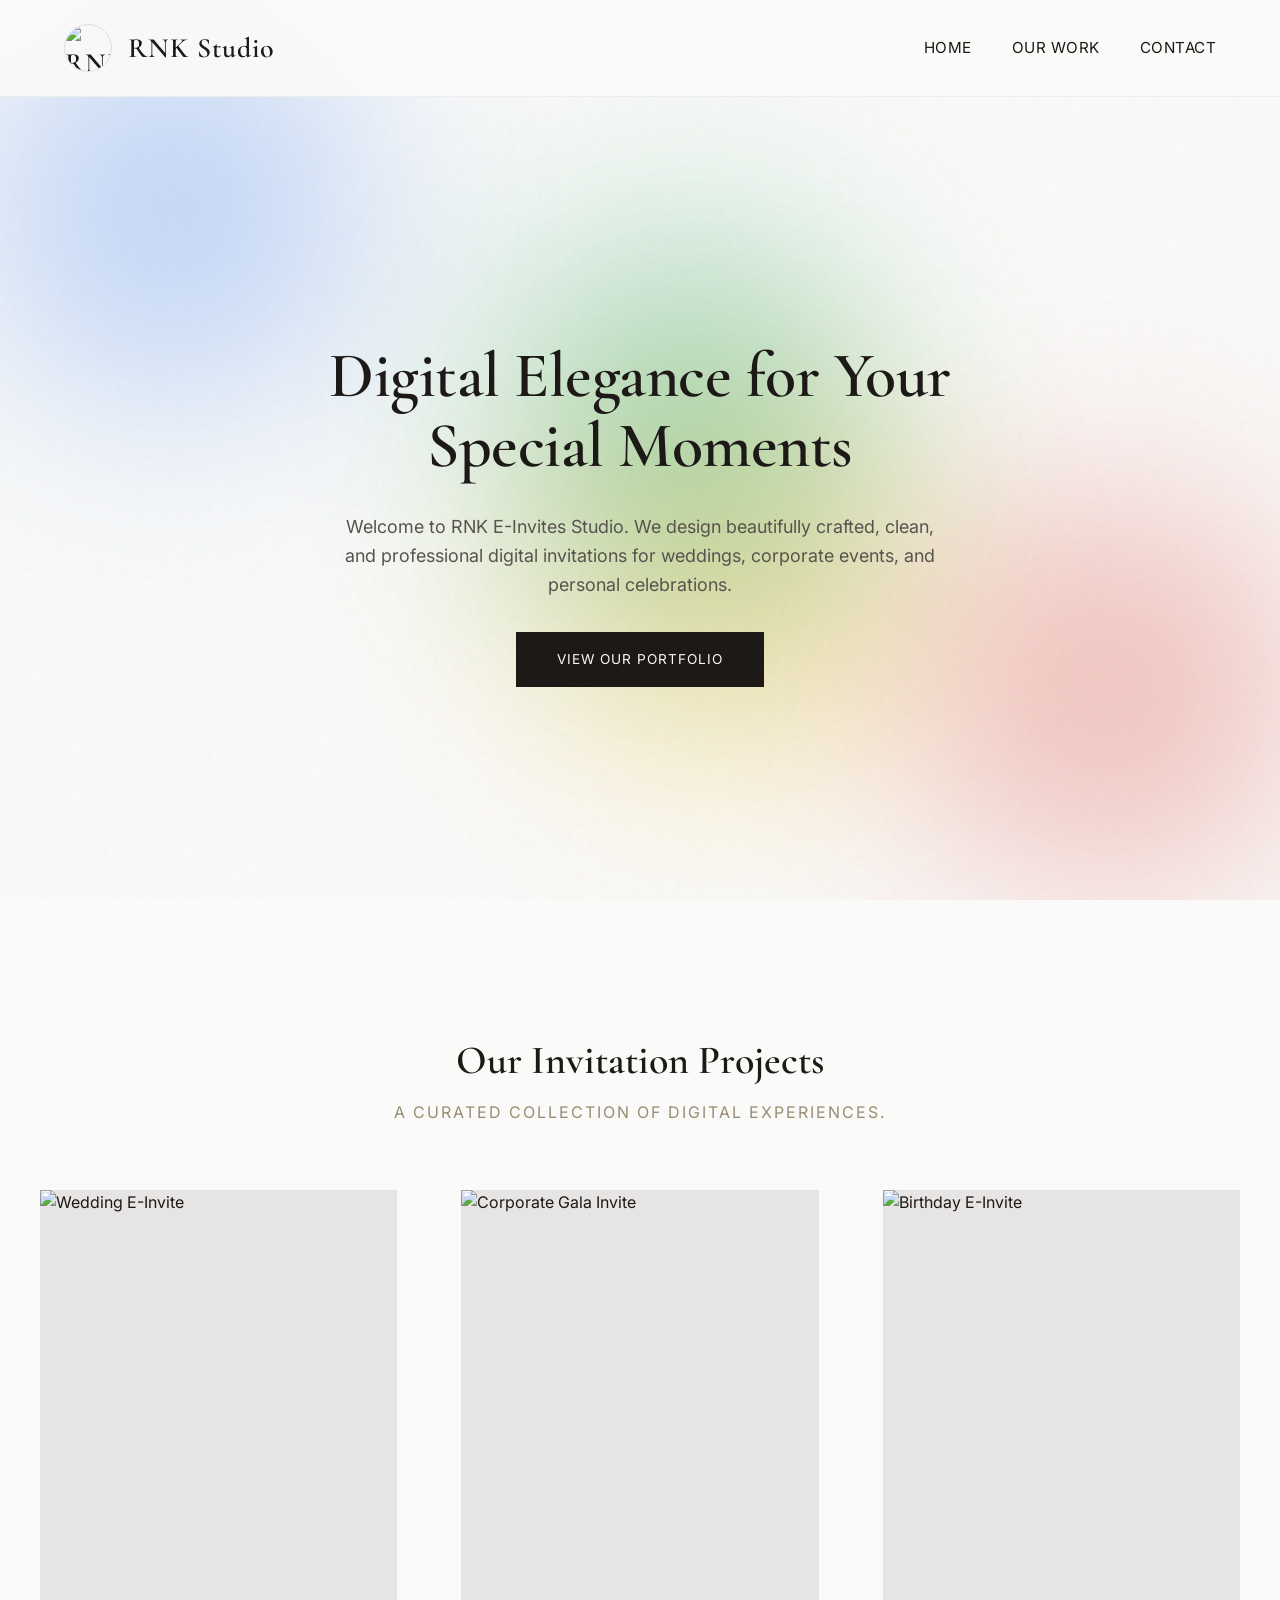
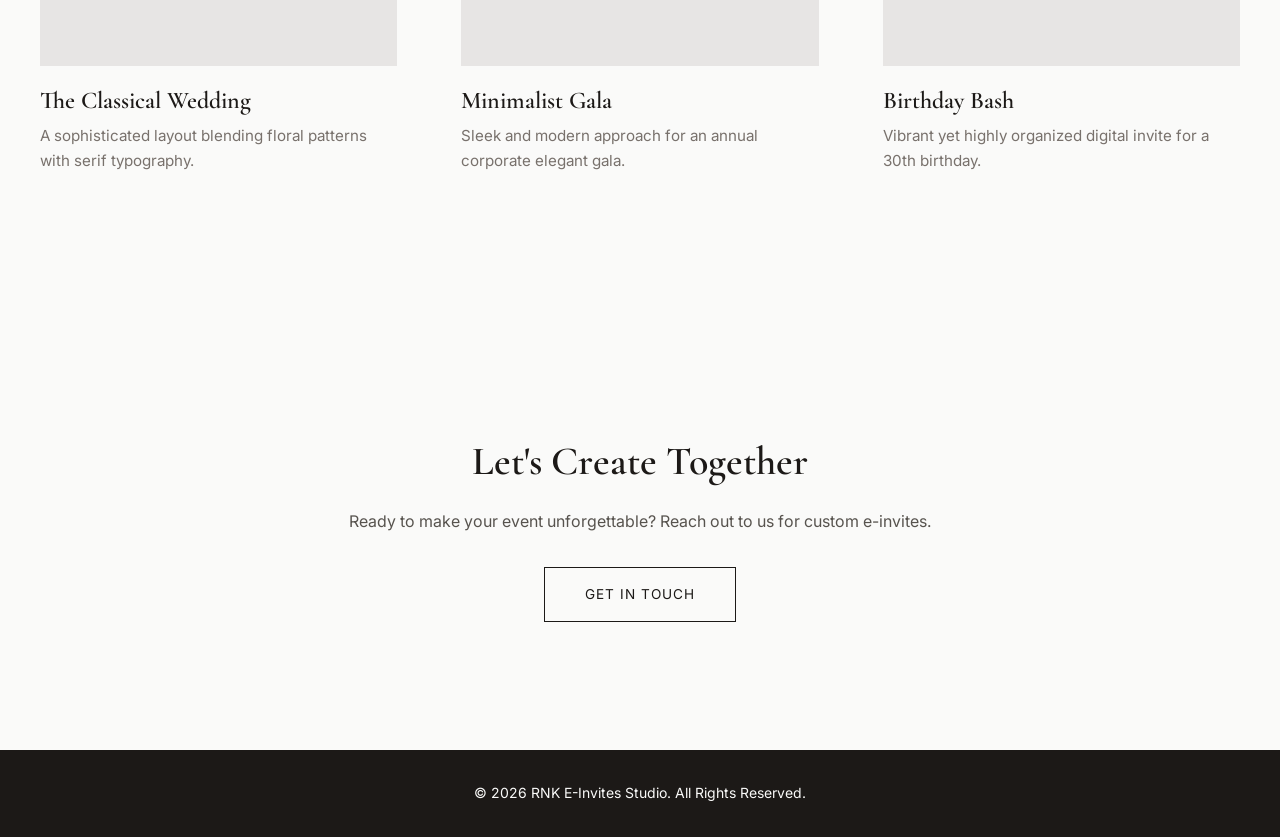
==== index.html @ 25591722 "First commit of RNK Studio Portfolio" ====
<!DOCTYPE html>
<html lang="en">
<head>
    <meta charset="UTF-8">
    <meta name="viewport" content="width=device-width, initial-scale=1.0">
    <title>RNK E-Invites Studio | Premium Digital Invitations</title>
    <meta name="description" content="Portfolio of premium digital and e-invitations by RNK E-Invites Studio.">
    <!-- Google Fonts -->
    <link rel="preconnect" href="https://fonts.googleapis.com">
    <link rel="preconnect" href="https://fonts.gstatic.com" crossorigin>
    <link href="https://fonts.googleapis.com/css2?family=Cormorant+Garamond:wght@400;600&family=Inter:wght@300;400;500&display=swap" rel="stylesheet">
    <link rel="stylesheet" href="css/styles.css">
</head>
<body>

    <!-- Antigravity-style Background Animation -->
    <div class="bg-animation">
        <div class="blob blob-1"></div>
        <div class="blob blob-2"></div>
        <div class="blob blob-3"></div>
        <div class="blob blob-4"></div>
        <div class="blob blob-cursor"></div>
        <div class="noise"></div>
    </div>

    <!-- Custom Cursor Ring & Dot -->
    <div class="cursor-dot"></div>
    <div class="cursor-ring"></div>

    <!-- Navigation -->
    <nav class="navbar">
        <div class="nav-container">
            <a href="#" class="logo-wrapper">
                <img src="Photos/logo.png" alt="RNK Logo" class="brand-logo">
                <span class="logo-text">RNK Studio</span>
            </a>
            <ul class="nav-links">
                <li><a href="#home">Home</a></li>
                <li><a href="#portfolio">Our Work</a></li>
                <li><a href="#contact">Contact</a></li>
            </ul>
        </div>
    </nav>

    <!-- Hero Section -->
    <header id="home" class="hero">
        <div class="hero-content fade-in">
            <h1>Digital Elegance for Your Special Moments</h1>
            <p>Welcome to RNK E-Invites Studio. We design beautifully crafted, clean, and professional digital invitations for weddings, corporate events, and personal celebrations.</p>
            <a href="#portfolio" class="cta-button">View Our Portfolio</a>
        </div>
    </header>

    <!-- Portfolio Section -->
    <section id="portfolio" class="portfolio">
        <div class="portfolio-container">
            <div class="section-title fade-in">
                <h2>Our Invitation Projects</h2>
                <p>A curated collection of digital experiences.</p>
            </div>
            
            <div class="project-grid">
                <!-- Project Card 1 -->
                <div class="project-card slide-up">
                    <div class="project-image">
                        <!-- We will let you easily swap this image url later -->
                        <img src="https://images.unsplash.com/photo-1515934751635-c81c6bc9a2d8?ixlib=rb-4.0.3&auto=format&fit=crop&w=800&q=80" alt="Wedding E-Invite">
                        <div class="overlay">
                            <span class="view-project">View Details</span>
                        </div>
                    </div>
                    <div class="project-info">
                        <h3>The Classical Wedding</h3>
                        <p>A sophisticated layout blending floral patterns with serif typography.</p>
                    </div>
                </div>

                <!-- Project Card 2 -->
                <div class="project-card slide-up" style="transition-delay: 0.1s;">
                    <div class="project-image">
                        <img src="https://images.unsplash.com/photo-1606800052052-a08af7148866?ixlib=rb-4.0.3&auto=format&fit=crop&w=800&q=80" alt="Corporate Gala Invite">
                        <div class="overlay">
                            <span class="view-project">View Details</span>
                        </div>
                    </div>
                    <div class="project-info">
                        <h3>Minimalist Gala</h3>
                        <p>Sleek and modern approach for an annual corporate elegant gala.</p>
                    </div>
                </div>

                <!-- Project Card 3 -->
                <div class="project-card slide-up" style="transition-delay: 0.2s;">
                    <div class="project-image">
                        <img src="https://images.unsplash.com/photo-1522055618585-6bbd6a2f778a?ixlib=rb-4.0.3&auto=format&fit=crop&w=800&q=80" alt="Birthday E-Invite">
                        <div class="overlay">
                            <span class="view-project">View Details</span>
                        </div>
                    </div>
                    <div class="project-info">
                        <h3>Birthday Bash</h3>
                        <p>Vibrant yet highly organized digital invite for a 30th birthday.</p>
                    </div>
                </div>
            </div>
        </div>
    </section>

    <!-- Contact Section -->
    <section id="contact" class="contact">
        <div class="contact-container fade-in">
            <h2>Let's Create Together</h2>
            <p>Ready to make your event unforgettable? Reach out to us for custom e-invites.</p>
            <a href="mailto:hello@rnkstudio.com" class="cta-button secondary">Get in Touch</a>
        </div>
    </section>

    <!-- Footer -->
    <footer>
        <p>&copy; <span id="year"></span> RNK E-Invites Studio. All Rights Reserved.</p>
    </footer>

    <script src="js/main.js"></script>
</body>
</html>
---- css/styles.css ----
/* CSS Variables for Clean & Professional Theme */
:root {
    --color-bg: #FAFAF9; /* Soft Off-White */
    --color-text: #1C1917; /* Deep Charcoal/Almost Black */
    --color-accent: #9A8C73; /* Subtle Elegant Gold/Taupe */
    --color-accent-hover: #7D705B;
    --color-card-bg: #FFFFFF;
    
    --font-heading: 'Cormorant Garamond', serif;
    --font-body: 'Inter', sans-serif;
    
    --spacing-sm: 1rem;
    --spacing-md: 2rem;
    --spacing-lg: 4rem;
    --spacing-xl: 8rem;
    
    --transition-fast: 0.2s ease;
    --transition-smooth: 0.6s cubic-bezier(0.25, 1, 0.5, 1);
}

/* Reset and Base Styles */
* {
    margin: 0;
    padding: 0;
    box-sizing: border-box;
    scroll-behavior: smooth;
}

body {
    font-family: var(--font-body);
    background-color: var(--color-bg);
    color: var(--color-text);
    line-height: 1.6;
    overflow-x: hidden;
    position: relative;
}

/* Antigravity Background Animation Styles */
.bg-animation {
    position: fixed;
    top: 0;
    left: 0;
    width: 100vw;
    height: 100vh;
    z-index: -1;
    overflow: hidden;
    background: var(--color-bg);
}

.blob {
    position: absolute;
    width: 600px;
    height: 600px;
    background: radial-gradient(circle, var(--color-accent), transparent 70%);
    filter: blur(80px);
    opacity: 0.4;
    border-radius: 50%;
    z-index: -1;
}

.blob-1 {
    top: -10%;
    left: -10%;
    background: radial-gradient(circle, #4285F4, transparent 70%); /* Google Blue */
    animation: move-1 25s infinite alternate ease-in-out;
}

.blob-2 {
    bottom: -10%;
    right: -10%;
    background: radial-gradient(circle, #DB4437, transparent 70%); /* Google Red */
    animation: move-2 30s infinite alternate ease-in-out;
}

.blob-3 {
    top: 30%;
    right: 20%;
    background: radial-gradient(circle, #F4B400, transparent 70%); /* Google Yellow */
    animation: move-3 20s infinite alternate ease-in-out;
}

.blob-4 {
    bottom: 20%;
    left: 30%;
    background: radial-gradient(circle, #0F9D58, transparent 70%); /* Google Green */
    animation: move-4 35s infinite alternate ease-in-out;
}

.blob-cursor {
    position: absolute;
    left: 0;
    top: 0;
    width: 600px;
    height: 600px;
    background: radial-gradient(circle, rgba(66, 133, 244, 0.5), transparent 70%); /* Brighter Blue */
    filter: blur(80px); /* Slightly sharper blur for more presence */
    z-index: 0;
    pointer-events: none;
    will-change: transform;
    opacity: 0;
    transition: opacity 1s ease;
}

/* HIGH VISIBILITY CUSTOM CURSOR DOTS */
.cursor-dot, .cursor-ring {
    position: fixed;
    top: 0;
    left: 0;
    pointer-events: none;
    z-index: 9999;
    border-radius: 50%;
    will-change: transform;
}

.cursor-dot {
    width: 8px;
    height: 8px;
    background-color: var(--color-text);
    mix-blend-mode: difference; /* FLIPS COLOR - ALWAYS VISIBLE */
    opacity: 0;
}

.cursor-ring {
    width: 40px;
    height: 40px;
    border: 1px solid var(--color-accent);
    opacity: 0;
}

.cursor-active .cursor-dot,
.cursor-active .cursor-ring {
    opacity: 1;
}

.blob-cursor.active {
    opacity: 1;
}

/* Grainy Noise Overlay */
.noise {
    position: absolute;
    top: 0;
    left: 0;
    width: 100%;
    height: 100%;
    z-index: 1;
    opacity: 0.04;
    pointer-events: none;
    background-image: url("data:image/svg+xml,%3Csvg viewBox='0 0 200 200' xmlns='http://www.w3.org/2000/svg'%3E%3Cfilter id='noiseFilter'%3E%3CfeTurbulence type='fractalNoise' baseFrequency='0.65' numOctaves='3' stitchTiles='stitch'/%3E%3C/filter%3E%3Crect width='100%25' height='100%25' filter='url(%23noiseFilter)'/%3E%3C/svg%3E");
}

@keyframes move-1 {
    from { transform: translate(0, 0) scale(1); }
    to { transform: translate(30vw, 20vh) scale(1.2); }
}

@keyframes move-2 {
    from { transform: translate(0, 0) scale(1.2); }
    to { transform: translate(-40vw, -30vh) scale(1); }
}

@keyframes move-3 {
    from { transform: translate(0, 0) rotate(0deg); }
    to { transform: translate(-20vw, 40vh) rotate(360deg); }
}

@keyframes move-4 {
    from { transform: translate(0, 0) scale(1); }
    to { transform: translate(20vw, -20vh) scale(1.5); }
}

h1, h2, h3, h4, .logo {
    font-family: var(--font-heading);
    font-weight: 600;
}

a {
    text-decoration: none;
    color: inherit;
}

ul {
    list-style: none;
}

/* Navigation */
.navbar {
    position: fixed;
    top: 0;
    width: 100%;
    padding: 1.5rem var(--spacing-lg);
    background: rgba(250, 250, 249, 0.9);
    backdrop-filter: blur(10px);
    z-index: 1000;
    border-bottom: 1px solid rgba(0, 0, 0, 0.05);
    transition: padding var(--transition-fast), background var(--transition-fast);
}

.navbar.scrolled {
    padding: 1rem var(--spacing-lg);
    background: rgba(250, 250, 249, 0.98);
}

.nav-container {
    max-width: 1200px;
    margin: 0 auto;
    display: flex;
    justify-content: space-between;
    align-items: center;
}

.logo-wrapper {
    display: flex;
    align-items: center;
    gap: 1rem;
    font-size: 1.75rem;
    letter-spacing: 1px;
    font-family: var(--font-heading);
    font-weight: 600;
}

.brand-logo {
    height: 48px;
    width: 48px;
    border-radius: 50%;
    object-fit: cover;
    border: 1px solid rgba(0, 0, 0, 0.1);
}

.nav-links {
    display: flex;
    gap: 2.5rem;
}

.nav-links a {
    font-size: 0.95rem;
    text-transform: uppercase;
    letter-spacing: 0.5px;
    position: relative;
    padding-bottom: 4px;
}

.nav-links a::after {
    content: '';
    position: absolute;
    bottom: 0;
    left: 0;
    width: 0%;
    height: 1px;
    background-color: var(--color-text);
    transition: width var(--transition-fast);
}

.nav-links a:hover::after {
    width: 100%;
}

/* Base Button Style */
.cta-button {
    display: inline-block;
    padding: 1rem 2.5rem;
    background-color: var(--color-text);
    color: var(--color-bg);
    border: 1px solid var(--color-text);
    text-transform: uppercase;
    letter-spacing: 1px;
    font-size: 0.85rem;
    transition: all var(--transition-fast);
    cursor: pointer;
}

.cta-button:hover {
    background-color: transparent;
    color: var(--color-text);
}

.cta-button.secondary {
    background-color: transparent;
    color: var(--color-text);
}

.cta-button.secondary:hover {
    background-color: var(--color-text);
    color: var(--color-bg);
}

/* Hero Section */
.hero {
    min-height: 100vh;
    display: flex;
    align-items: center;
    justify-content: center;
    text-align: center;
    padding: 0 var(--spacing-md);
    padding-top: var(--spacing-xl);
    background: transparent; /* allow bg animation to show */
}

.hero-content {
    max-width: 800px;
}

.hero h1 {
    font-size: clamp(3rem, 5vw, 5rem);
    line-height: 1.1;
    margin-bottom: var(--spacing-md);
    letter-spacing: -0.5px;
}

.hero p {
    font-size: 1.125rem;
    color: #57534E; /* Slightly lighter gray for subtlety */
    max-width: 600px;
    margin: 0 auto var(--spacing-md);
}

/* Portfolio Section */
.portfolio {
    padding: var(--spacing-xl) var(--spacing-md);
    /* removed solid background to show animation */
}

.portfolio-container {
    max-width: 1200px;
    margin: 0 auto;
}

.section-title {
    text-align: center;
    margin-bottom: var(--spacing-lg);
}

.section-title h2 {
    font-size: 2.5rem;
    margin-bottom: 0.5rem;
}

.section-title p {
    color: var(--color-accent);
    font-size: 1rem;
    text-transform: uppercase;
    letter-spacing: 2px;
}

/* Project Grid */
.project-grid {
    display: grid;
    grid-template-columns: repeat(auto-fill, minmax(320px, 1fr));
    gap: var(--spacing-lg);
}

.project-card {
    display: flex;
    flex-direction: column;
    position: relative;
}

.project-image {
    position: relative;
    width: 100%;
    aspect-ratio: 3/4; /* Standard aspect ratio for cards/invites */
    overflow: hidden;
    margin-bottom: var(--spacing-sm);
    background-color: #E7E5E4; /* Placeholder gray */
}

.project-image img {
    width: 100%;
    height: 100%;
    object-fit: cover;
    transition: transform 0.8s ease;
}

.project-card:hover .project-image img {
    transform: scale(1.05); /* Subtle zoom */
}

/* Overlay that appears on hover */
.project-image .overlay {
    position: absolute;
    inset: 0;
    background: rgba(28, 25, 23, 0.4); /* Dark translucent */
    opacity: 0;
    display: flex;
    align-items: center;
    justify-content: center;
    transition: opacity var(--transition-fast);
}

.project-card:hover .project-image .overlay {
    opacity: 1;
}

.view-project {
    color: #fff;
    border: 1px solid #fff;
    padding: 0.75rem 2rem;
    text-transform: uppercase;
    letter-spacing: 1px;
    font-size: 0.85rem;
    transform: translateY(10px);
    transition: transform var(--transition-smooth);
}

.project-card:hover .view-project {
    transform: translateY(0);
}

.project-info h3 {
    font-size: 1.5rem;
    margin-bottom: 0.25rem;
}

.project-info p {
    color: #78716C;
    font-size: 0.95rem;
}

/* Contact Section */
.contact {
    padding: var(--spacing-xl) var(--spacing-md);
    text-align: center;
    /* removed solid background to show animation */
}

.contact-container h2 {
    font-size: 2.5rem;
    margin-bottom: var(--spacing-sm);
}

.contact-container p {
    color: #57534E;
    margin-bottom: var(--spacing-md);
}

/* Footer */
footer {
    text-align: center;
    padding: var(--spacing-md);
    background-color: var(--color-text);
    color: var(--color-bg);
    font-size: 0.875rem;
}

/* --- ANIMATIONS & UTILITIES --- */
.fade-in, .slide-up {
    opacity: 0;
    transition: opacity 1s ease-out, transform 1s ease-out;
}

.slide-up {
    transform: translateY(40px);
}

.fade-in.appear, .slide-up.appear {
    opacity: 1;
    transform: translateY(0);
}

/* Responsive adjustments */
@media (max-width: 768px) {
    .nav-links {
        display: none; /* simple hidden nav on mobile for this iteration */
    }
    
    .navbar {
        justify-content: center;
    }
    
    .hero h1 {
        font-size: 2.5rem;
    }
    
    .project-grid {
        grid-template-columns: 1fr;
    }
}
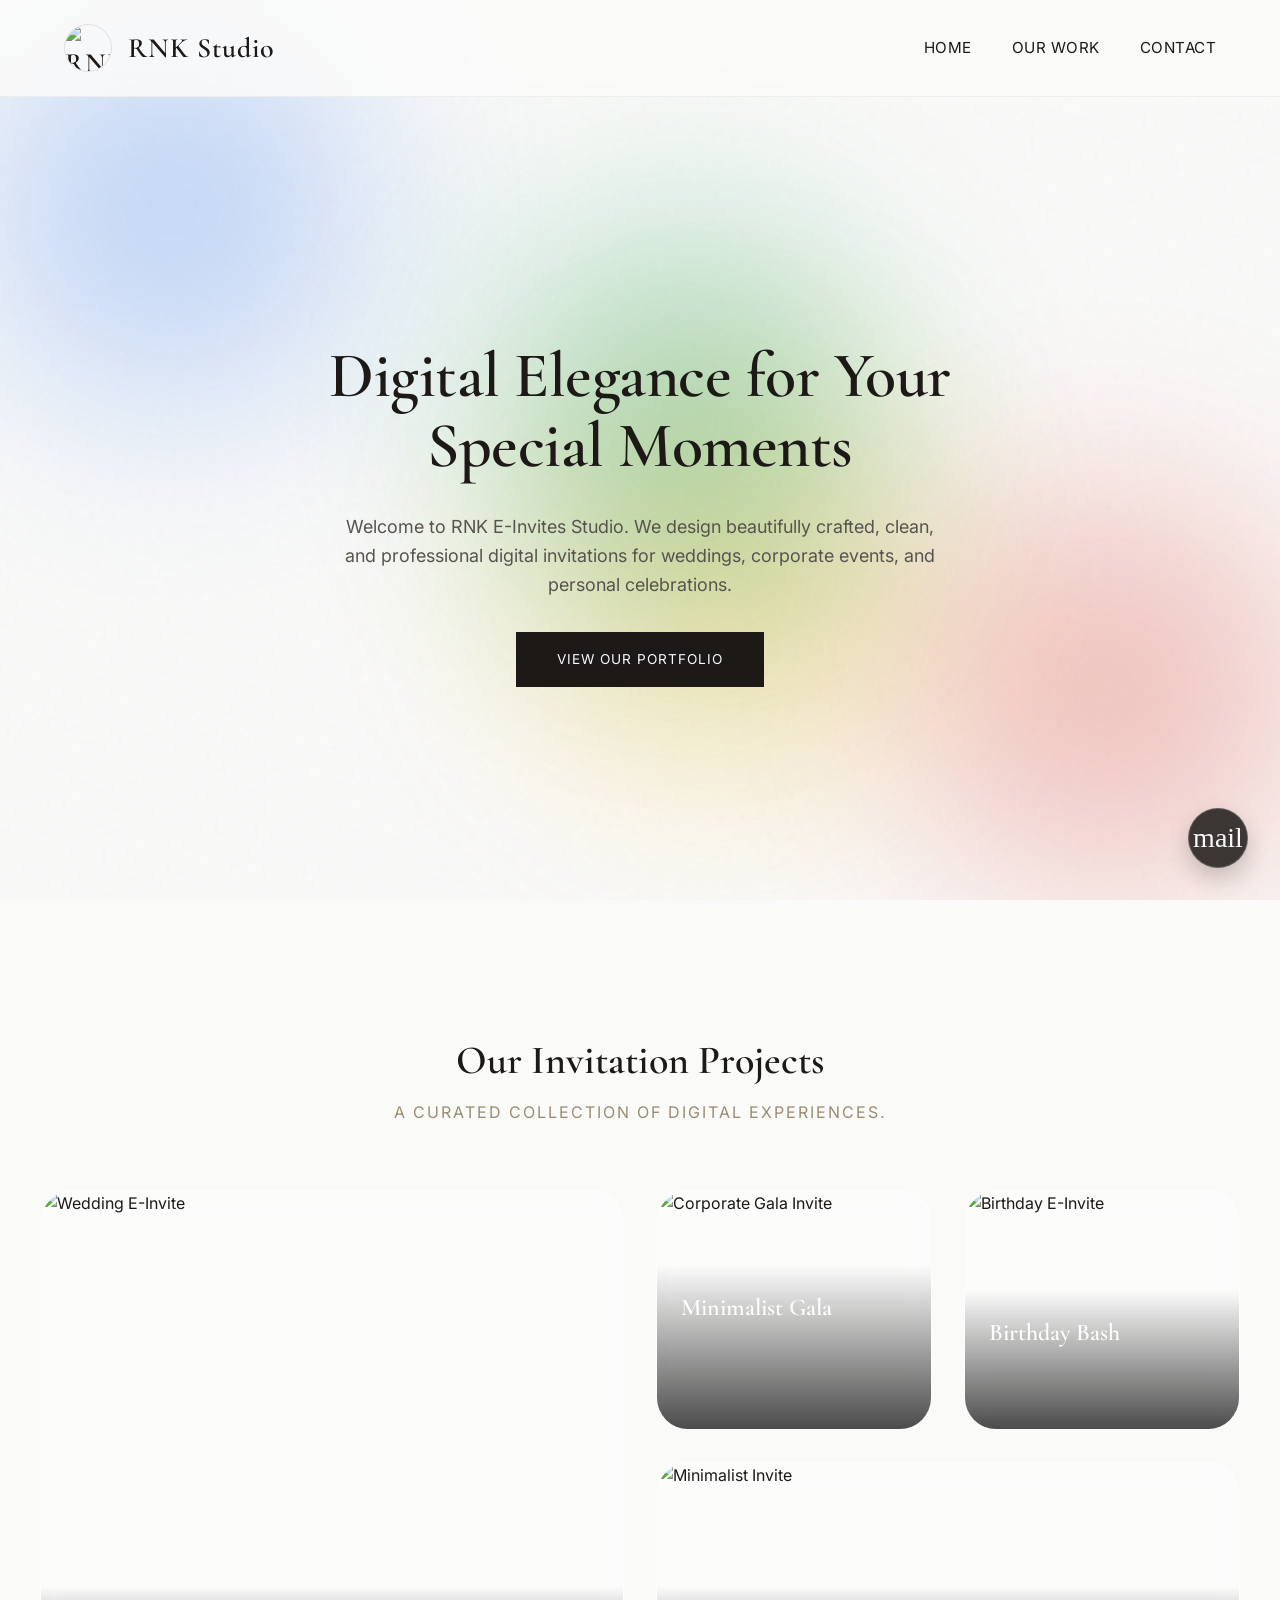
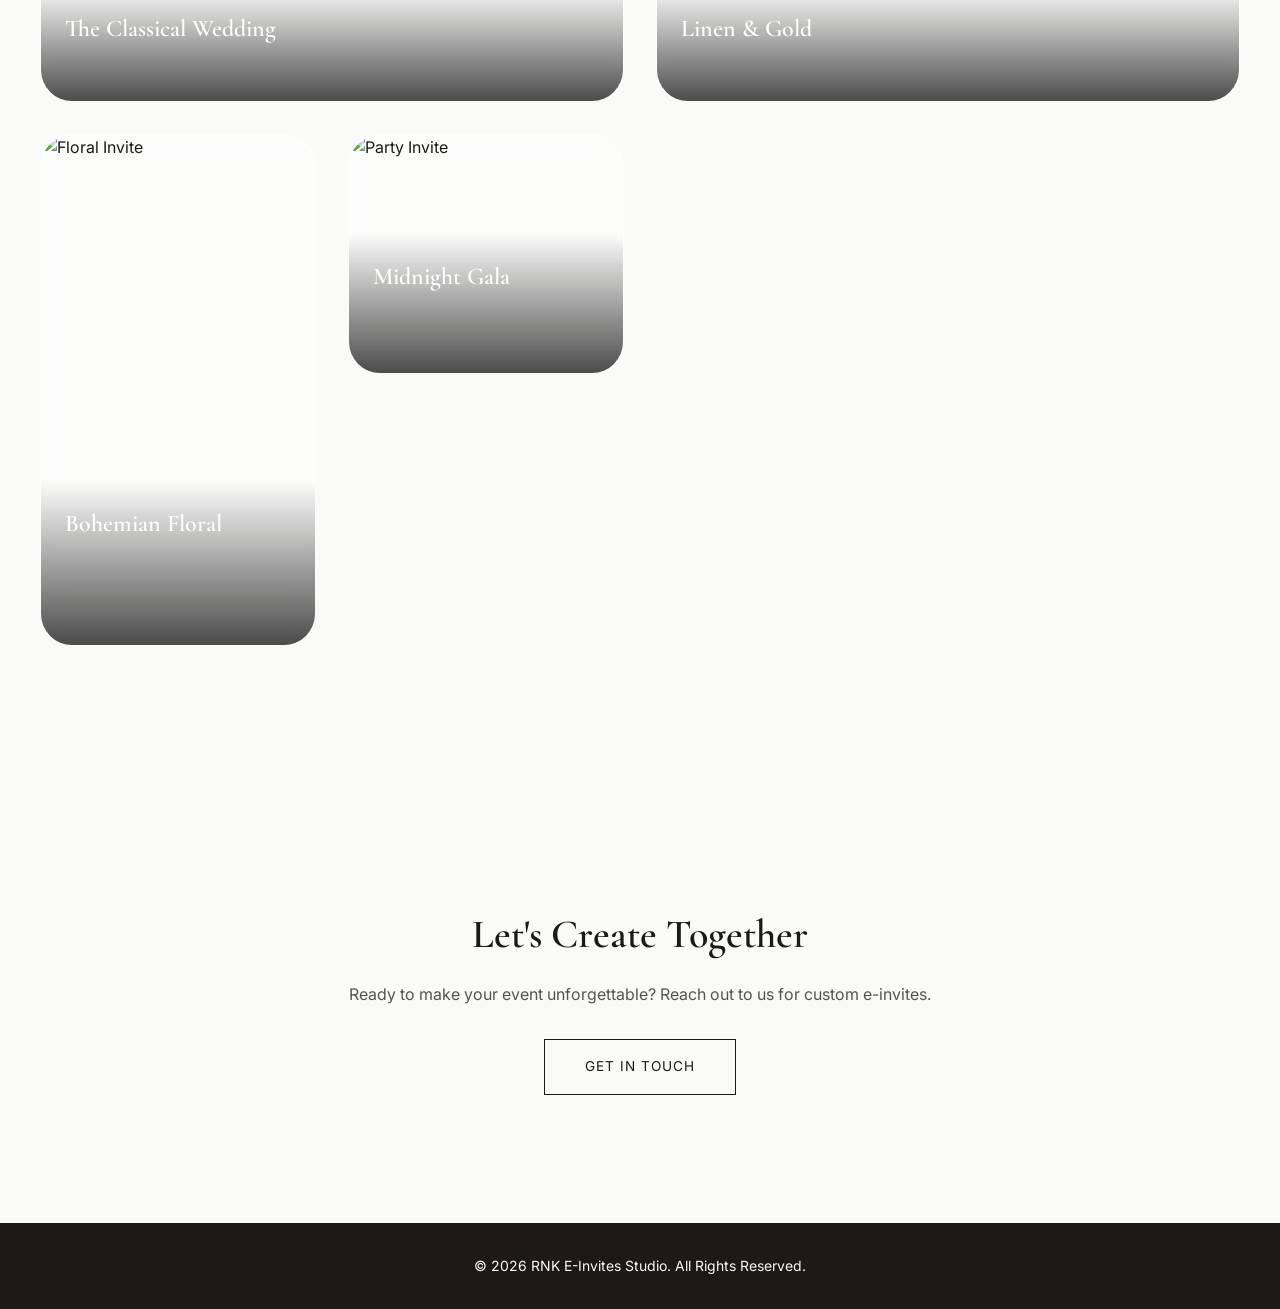
==== commit 58ba54f6: "Make website compatible with phone web layout" ====
--- a/index.html
+++ b/index.html
@@ -1,5 +1,6 @@
 <!DOCTYPE html>
 <html lang="en">
+
 <head>
     <meta charset="UTF-8">
     <meta name="viewport" content="width=device-width, initial-scale=1.0">
@@ -8,9 +9,14 @@
     <!-- Google Fonts -->
     <link rel="preconnect" href="https://fonts.googleapis.com">
     <link rel="preconnect" href="https://fonts.gstatic.com" crossorigin>
-    <link href="https://fonts.googleapis.com/css2?family=Cormorant+Garamond:wght@400;600&family=Inter:wght@300;400;500&display=swap" rel="stylesheet">
+    <link
+        href="https://fonts.googleapis.com/css2?family=Cormorant+Garamond:wght@400;600&family=Inter:wght@300;400;500&display=swap"
+        rel="stylesheet">
+    <link rel="stylesheet"
+        href="https://fonts.googleapis.com/css2?family=Google+Symbols:opsz,wght,FILL,GRAD@24,400,0,0&display=block" />
     <link rel="stylesheet" href="css/styles.css">
 </head>
+
 <body>
 
     <!-- Antigravity-style Background Animation -->
@@ -22,6 +28,12 @@
         <div class="blob blob-cursor"></div>
         <div class="noise"></div>
     </div>
+
+    <!-- Floating Contact CTA -->
+    <a href="mailto:hello@rnkstudio.com" class="floating-cta" title="Contact Us">
+        <span class="google-symbols">mail</span>
+        <span class="cta-tooltip">Contact Us</span>
+    </a>
 
     <!-- Custom Cursor Ring & Dot -->
     <div class="cursor-dot"></div>
@@ -46,7 +58,8 @@
     <header id="home" class="hero">
         <div class="hero-content fade-in">
             <h1>Digital Elegance for Your Special Moments</h1>
-            <p>Welcome to RNK E-Invites Studio. We design beautifully crafted, clean, and professional digital invitations for weddings, corporate events, and personal celebrations.</p>
+            <p>Welcome to RNK E-Invites Studio. We design beautifully crafted, clean, and professional digital
+                invitations for weddings, corporate events, and personal celebrations.</p>
             <a href="#portfolio" class="cta-button">View Our Portfolio</a>
         </div>
     </header>
@@ -58,16 +71,14 @@
                 <h2>Our Invitation Projects</h2>
                 <p>A curated collection of digital experiences.</p>
             </div>
-            
+
             <div class="project-grid">
                 <!-- Project Card 1 -->
                 <div class="project-card slide-up">
                     <div class="project-image">
                         <!-- We will let you easily swap this image url later -->
-                        <img src="https://images.unsplash.com/photo-1515934751635-c81c6bc9a2d8?ixlib=rb-4.0.3&auto=format&fit=crop&w=800&q=80" alt="Wedding E-Invite">
-                        <div class="overlay">
-                            <span class="view-project">View Details</span>
-                        </div>
+                        <img src="https://images.unsplash.com/photo-1515934751635-c81c6bc9a2d8?ixlib=rb-4.0.3&auto=format&fit=crop&w=800&q=80"
+                            alt="Wedding E-Invite">
                     </div>
                     <div class="project-info">
                         <h3>The Classical Wedding</h3>
@@ -78,10 +89,8 @@
                 <!-- Project Card 2 -->
                 <div class="project-card slide-up" style="transition-delay: 0.1s;">
                     <div class="project-image">
-                        <img src="https://images.unsplash.com/photo-1606800052052-a08af7148866?ixlib=rb-4.0.3&auto=format&fit=crop&w=800&q=80" alt="Corporate Gala Invite">
-                        <div class="overlay">
-                            <span class="view-project">View Details</span>
-                        </div>
+                        <img src="https://images.unsplash.com/photo-1606800052052-a08af7148866?ixlib=rb-4.0.3&auto=format&fit=crop&w=800&q=80"
+                            alt="Corporate Gala Invite">
                     </div>
                     <div class="project-info">
                         <h3>Minimalist Gala</h3>
@@ -92,14 +101,48 @@
                 <!-- Project Card 3 -->
                 <div class="project-card slide-up" style="transition-delay: 0.2s;">
                     <div class="project-image">
-                        <img src="https://images.unsplash.com/photo-1522055618585-6bbd6a2f778a?ixlib=rb-4.0.3&auto=format&fit=crop&w=800&q=80" alt="Birthday E-Invite">
-                        <div class="overlay">
-                            <span class="view-project">View Details</span>
-                        </div>
+                        <img src="https://images.unsplash.com/photo-1522055618585-6bbd6a2f778a?ixlib=rb-4.0.3&auto=format&fit=crop&w=800&q=80"
+                            alt="Birthday E-Invite">
                     </div>
                     <div class="project-info">
                         <h3>Birthday Bash</h3>
                         <p>Vibrant yet highly organized digital invite for a 30th birthday.</p>
+                    </div>
+                </div>
+
+                <!-- Project Card 4 -->
+                <div class="project-card slide-up" style="transition-delay: 0.3s;">
+                    <div class="project-image">
+                        <img src="https://images.unsplash.com/photo-1510076857177-7470076d4098?ixlib=rb-4.0.3&auto=format&fit=crop&w=800&q=80"
+                            alt="Minimalist Invite">
+                    </div>
+                    <div class="project-info">
+                        <h3>Linen & Gold</h3>
+                        <p>Textured background with metallic gold accents for graduation.</p>
+                    </div>
+                </div>
+
+                <!-- Project Card 5 -->
+                <div class="project-card slide-up" style="transition-delay: 0.4s;">
+                    <div class="project-image">
+                        <img src="https://images.unsplash.com/photo-1519225421980-715cb0215aed?ixlib=rb-4.0.3&auto=format&fit=crop&w=800&q=80"
+                            alt="Floral Invite">
+                    </div>
+                    <div class="project-info">
+                        <h3>Bohemian Floral</h3>
+                        <p>Whimsical hand-drawn illustrations for a backyard engagement.</p>
+                    </div>
+                </div>
+
+                <!-- Project Card 6 -->
+                <div class="project-card slide-up" style="transition-delay: 0.5s;">
+                    <div class="project-image">
+                        <img src="https://images.unsplash.com/photo-1492684223066-81342ee5ff30?ixlib=rb-4.0.3&auto=format&fit=crop&w=800&q=80"
+                            alt="Party Invite">
+                    </div>
+                    <div class="project-info">
+                        <h3>Midnight Gala</h3>
+                        <p>High-contrast dark mode design with neon typography.</p>
                     </div>
                 </div>
             </div>
@@ -122,4 +165,5 @@
 
     <script src="js/main.js"></script>
 </body>
-</html>
+
+</html>
--- a/css/styles.css
+++ b/css/styles.css
@@ -217,6 +217,7 @@
     letter-spacing: 1px;
     font-family: var(--font-heading);
     font-weight: 600;
+    perspective: 1000px; /* needed for 3D spin */
 }
 
 .brand-logo {
@@ -225,6 +226,18 @@
     border-radius: 50%;
     object-fit: cover;
     border: 1px solid rgba(0, 0, 0, 0.1);
+    animation: coin-flip 10s linear infinite; /* slow idle spin */
+    transform-style: preserve-3d;
+    transition: animation-duration 0.3s ease;
+}
+
+.logo-wrapper:hover .brand-logo {
+    animation-duration: 2s; /* faster when hovered */
+}
+
+@keyframes coin-flip {
+    0% { transform: rotateY(0deg); }
+    100% { transform: rotateY(360deg); }
 }
 
 .nav-links {
@@ -345,23 +358,95 @@
 /* Project Grid */
 .project-grid {
     display: grid;
-    grid-template-columns: repeat(auto-fill, minmax(320px, 1fr));
-    gap: var(--spacing-lg);
+    grid-template-columns: repeat(4, 1fr);
+    grid-auto-rows: 240px;
+    gap: 2rem;
+}
+
+/* THE BENTO MAGIC */
+/* Feature Card: Large Hero */
+.project-card:nth-child(1) {
+    grid-column: span 2;
+    grid-row: span 2;
+}
+
+/* Wide Card: Sub-feature */
+.project-card:nth-child(4) {
+    grid-column: span 2;
+    grid-row: span 1;
+}
+
+/* Tall Card: Supporting piece */
+.project-card:nth-child(5) {
+    grid-column: span 1;
+    grid-row: span 2;
 }
 
 .project-card {
-    display: flex;
-    flex-direction: column;
     position: relative;
+    border-radius: 2rem;
+    overflow: hidden;
+    background: rgba(255, 255, 255, 0.4);
+    backdrop-filter: blur(12px);
+    border: 1px solid rgba(255, 255, 255, 0.3);
+    transition: transform 0.4s cubic-bezier(0.175, 0.885, 0.32, 1.275);
+    height: 100%;
+}
+
+.project-card:hover {
+    transform: scale(1.02);
+    border-color: var(--color-accent);
 }
 
 .project-image {
-    position: relative;
+    position: absolute;
+    inset: 0;
     width: 100%;
-    aspect-ratio: 3/4; /* Standard aspect ratio for cards/invites */
-    overflow: hidden;
-    margin-bottom: var(--spacing-sm);
-    background-color: #E7E5E4; /* Placeholder gray */
+    height: 100%;
+    z-index: 0;
+}
+
+.project-image img {
+    width: 100%;
+    height: 100%;
+    object-fit: cover;
+    transition: transform 1.2s ease;
+}
+
+.project-card:hover .project-image img {
+    transform: scale(1.1);
+}
+
+/* Glassy Project Info overlay - Bottom aligned */
+.project-info {
+    position: absolute;
+    bottom: 0;
+    left: 0;
+    width: 100%;
+    padding: 1.5rem;
+    background: linear-gradient(transparent, rgba(0,0,0,0.7));
+    color: #fff;
+    z-index: 2;
+    pointer-events: none;
+}
+
+.project-info h3 {
+    font-size: 1.5rem;
+    margin-bottom: 0.25rem;
+    color: #fff;
+}
+
+.project-info p {
+    font-size: 0.9rem;
+    color: rgba(255,255,255,0.8);
+    opacity: 0;
+    transform: translateY(10px);
+    transition: all 0.4s ease;
+}
+
+.project-card:hover .project-info p {
+    opacity: 1;
+    transform: translateY(0);
 }
 
 .project-image img {
@@ -458,20 +543,135 @@
 }
 
 /* Responsive adjustments */
+@media (max-width: 1024px) {
+    .project-grid {
+        grid-template-columns: repeat(2, 1fr);
+        grid-auto-rows: 240px;
+    }
+    
+    .project-card:nth-child(n) {
+        grid-column: span 1;
+        grid-row: span 1;
+    }
+}
+
 @media (max-width: 768px) {
+    .navbar {
+        padding: 1rem;
+    }
+    
+    .nav-container {
+        justify-content: center;
+    }
+
     .nav-links {
         display: none; /* simple hidden nav on mobile for this iteration */
     }
     
-    .navbar {
-        justify-content: center;
-    }
-    
+    .hero {
+        padding-top: 6rem;
+    }
+
     .hero h1 {
-        font-size: 2.5rem;
-    }
-    
+        font-size: 2.2rem;
+        margin-bottom: 1rem;
+    }
+    
+    .hero p {
+        font-size: 1rem;
+        padding: 0 1rem;
+    }
+    
+    .portfolio, .contact {
+        padding: var(--spacing-lg) var(--spacing-sm);
+    }
+
+    .section-title h2 {
+        font-size: 2rem;
+    }
+
     .project-grid {
         grid-template-columns: 1fr;
-    }
-}
+        grid-auto-rows: 350px;
+        gap: 1.5rem;
+    }
+    
+    .project-card:nth-child(n) {
+        grid-column: span 1;
+        grid-row: span 1;
+    }
+    
+    .floating-cta {
+        width: 50px;
+        height: 50px;
+        bottom: 1.5rem;
+        right: 1.5rem;
+    }
+    
+    .google-symbols {
+        font-size: 24px;
+    }
+}
+
+/* FLOATING CONTACT BUTTON */
+.floating-cta {
+    position: fixed;
+    bottom: 2rem;
+    right: 2rem;
+    width: 60px;
+    height: 60px;
+    background: rgba(28, 25, 23, 0.85);
+    backdrop-filter: blur(10px);
+    border: 1px solid rgba(255, 255, 255, 0.2);
+    border-radius: 50%;
+    display: flex;
+    align-items: center;
+    justify-content: center;
+    color: var(--color-bg);
+    text-decoration: none;
+    z-index: 2000;
+    cursor: pointer;
+    box-shadow: 0 10px 25px rgba(0,0,0,0.2);
+    transition: all 0.4s cubic-bezier(0.175, 0.885, 0.32, 1.275);
+    animation: pulse-glow 3s infinite;
+}
+
+.floating-cta:hover {
+    transform: scale(1.1) translateY(-5px);
+    background: var(--color-text);
+}
+
+.google-symbols {
+    font-family: 'Google Symbols';
+    font-weight: normal;
+    font-style: normal;
+    font-size: 28px;
+    line-height: 1;
+    display: inline-block;
+}
+
+.cta-tooltip {
+    position: absolute;
+    right: 75px;
+    background: var(--color-text);
+    color: var(--color-bg);
+    padding: 0.5rem 1rem;
+    border-radius: 2rem;
+    font-size: 0.85rem;
+    white-space: nowrap;
+    opacity: 0;
+    transform: translateX(10px);
+    transition: all 0.3s ease;
+    pointer-events: none;
+}
+
+.floating-cta:hover .cta-tooltip {
+    opacity: 1;
+    transform: translateX(0);
+}
+
+@keyframes pulse-glow {
+    0% { box-shadow: 0 0 0 0 rgba(154, 140, 115, 0.4); }
+    70% { box-shadow: 0 0 0 15px rgba(154, 140, 115, 0); }
+    100% { box-shadow: 0 0 0 0 rgba(154, 140, 115, 0); }
+}
